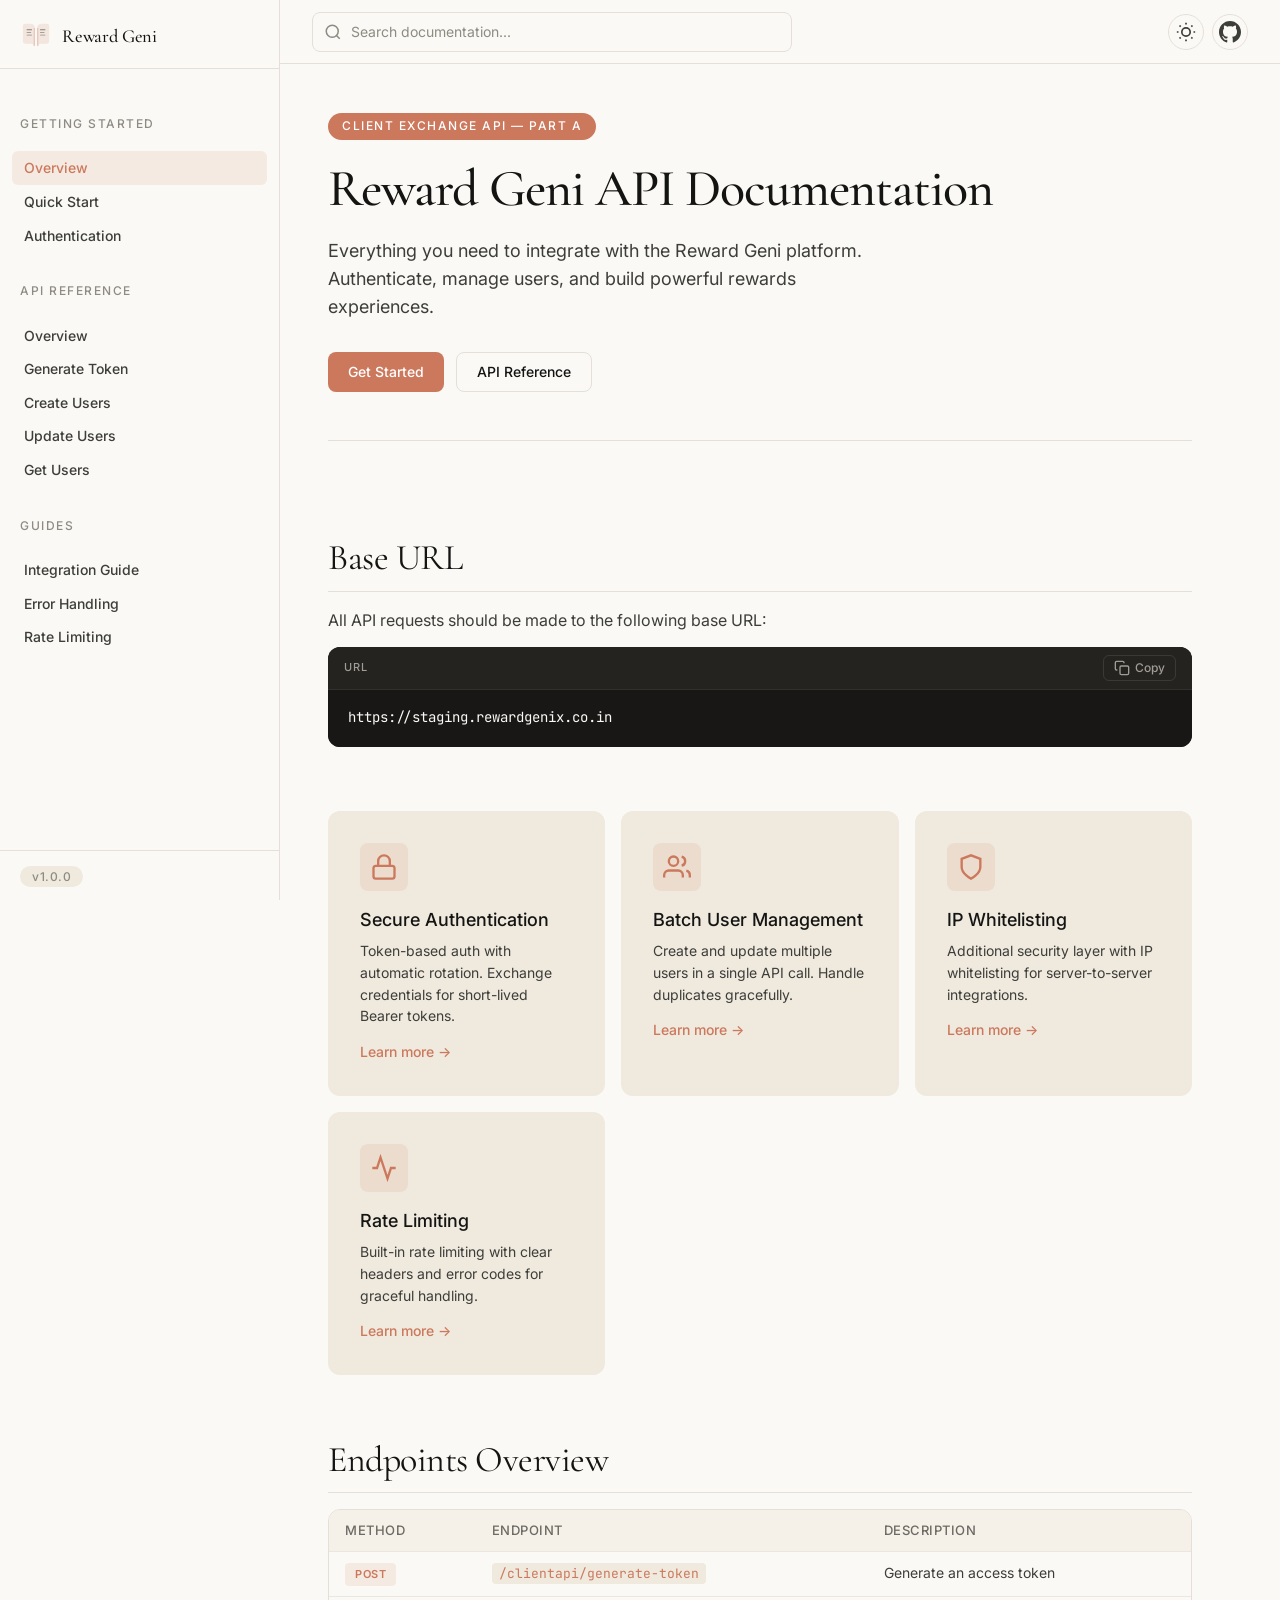
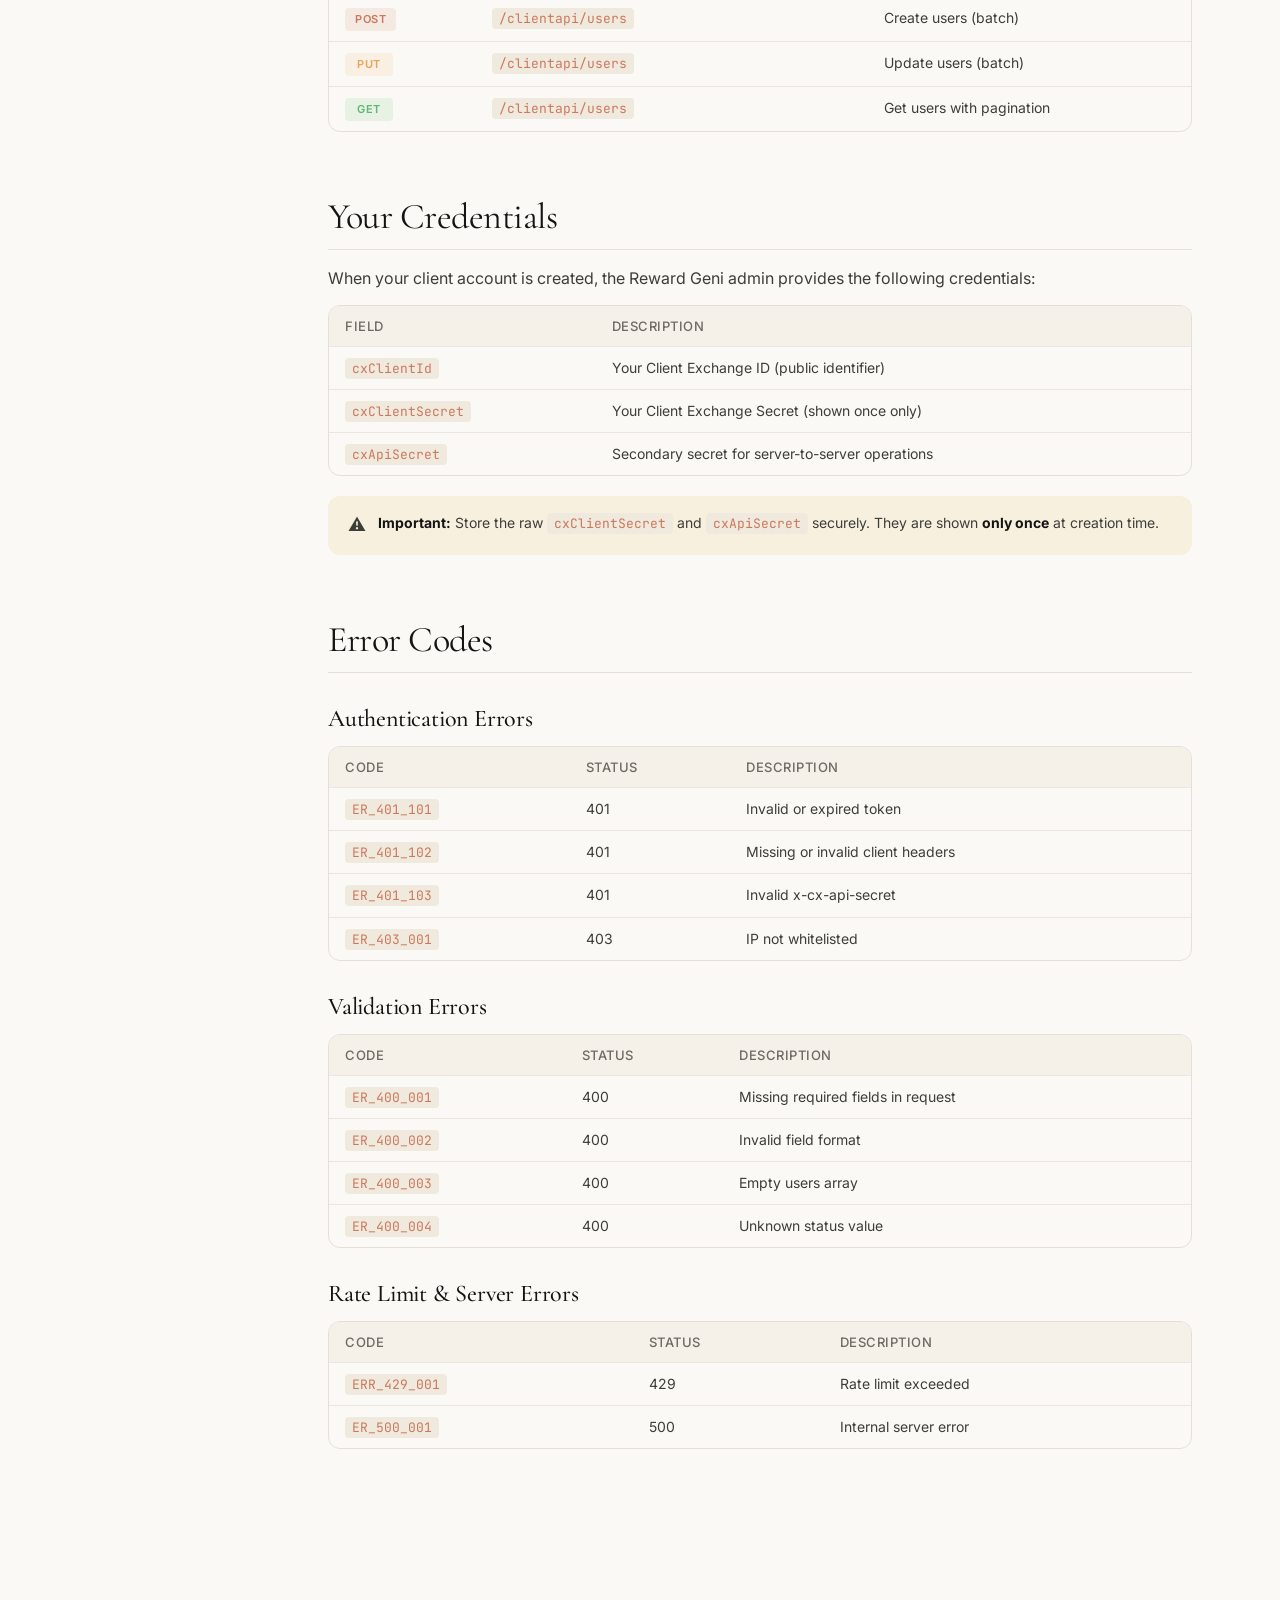
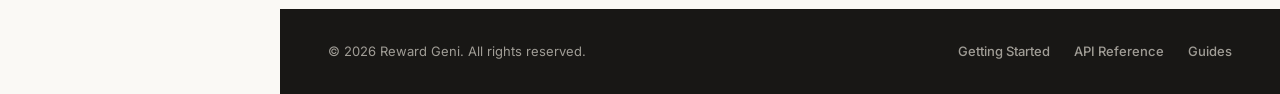
==== index.html @ 06d0bdbf "first commit" ====
<!DOCTYPE html>
<html lang="en" data-theme="light">
<head>
    <meta charset="UTF-8">
    <meta name="viewport" content="width=device-width, initial-scale=1.0">
    <title>Reward Geni — Client Exchange API Documentation</title>
    <meta name="description" content="Complete API documentation for Reward Geni Client Exchange API. Learn how to authenticate, manage users, and integrate with our rewards platform.">
    <meta name="keywords" content="Reward Geni, API, Client Exchange, Documentation, Rewards, User Management">
    <meta name="author" content="Reward Geni">
    <meta property="og:title" content="Reward Geni — Client Exchange API Documentation">
    <meta property="og:description" content="Complete API documentation for Reward Geni Client Exchange API.">
    <meta property="og:type" content="website">
    <meta name="twitter:card" content="summary_large_image">
    <link rel="icon" type="image/svg+xml" href="assets/favicon.svg">
    <link rel="stylesheet" href="styles.css">
    <link rel="preconnect" href="https://fonts.googleapis.com">
    <link rel="preconnect" href="https://fonts.gstatic.com" crossorigin>
    <link href="https://fonts.googleapis.com/css2?family=Cormorant+Garamond:ital,wght@0,400;0,500;0,600;0,700;1,400&family=Inter:wght@300;400;500;600;700&family=JetBrains+Mono:wght@400;500&display=swap" rel="stylesheet">
</head>
<body>
    <!-- Sidebar Navigation -->
    <aside class="sidebar" id="sidebar">
        <div class="sidebar-header">
            <a href="index.html" class="logo-link">
                <img src="assets/logo.svg" alt="Reward Geni" class="logo">
                <span class="logo-text">Reward Geni</span>
            </a>
            <button class="sidebar-close" id="sidebarClose" aria-label="Close sidebar">
                <svg width="24" height="24" viewBox="0 0 24 24" fill="none" stroke="currentColor" stroke-width="2">
                    <path d="M18 6L6 18M6 6l12 12"/>
                </svg>
            </button>
        </div>
        <nav class="sidebar-nav">
            <div class="nav-section">
                <h3 class="nav-section-title">Getting Started</h3>
                <ul class="nav-list">
                    <li><a href="index.html" class="nav-link active">Overview</a></li>
                    <li><a href="docs/getting-started.html" class="nav-link">Quick Start</a></li>
                    <li><a href="docs/getting-started.html#authentication" class="nav-link">Authentication</a></li>
                </ul>
            </div>
            <div class="nav-section">
                <h3 class="nav-section-title">API Reference</h3>
                <ul class="nav-list">
                    <li><a href="docs/api.html" class="nav-link">Overview</a></li>
                    <li><a href="docs/api.html#generate-token" class="nav-link">Generate Token</a></li>
                    <li><a href="docs/api.html#create-users" class="nav-link">Create Users</a></li>
                    <li><a href="docs/api.html#update-users" class="nav-link">Update Users</a></li>
                    <li><a href="docs/api.html#get-users" class="nav-link">Get Users</a></li>
                </ul>
            </div>
            <div class="nav-section">
                <h3 class="nav-section-title">Guides</h3>
                <ul class="nav-list">
                    <li><a href="docs/guides.html" class="nav-link">Integration Guide</a></li>
                    <li><a href="docs/guides.html#error-handling" class="nav-link">Error Handling</a></li>
                    <li><a href="docs/guides.html#rate-limiting" class="nav-link">Rate Limiting</a></li>
                </ul>
            </div>
        </nav>
        <div class="sidebar-footer">
            <span class="version-badge">v1.0.0</span>
        </div>
    </aside>

    <!-- Main Content -->
    <div class="main-wrapper">
        <!-- Top Bar -->
        <header class="topbar">
            <button class="menu-toggle" id="menuToggle" aria-label="Open sidebar">
                <svg width="24" height="24" viewBox="0 0 24 24" fill="none" stroke="currentColor" stroke-width="2">
                    <path d="M3 12h18M3 6h18M3 18h18"/>
                </svg>
            </button>
            <div class="search-container">
                <svg class="search-icon" width="18" height="18" viewBox="0 0 24 24" fill="none" stroke="currentColor" stroke-width="2">
                    <circle cx="11" cy="11" r="8"/><path d="m21 21-4.35-4.35"/>
                </svg>
                <input type="text" id="searchInput" class="search-input" placeholder="Search documentation..." autocomplete="off">
                <div class="search-results" id="searchResults"></div>
            </div>
            <div class="topbar-actions">
                <button class="theme-toggle" id="themeToggle" aria-label="Toggle theme">
                    <svg class="sun-icon" width="20" height="20" viewBox="0 0 24 24" fill="none" stroke="currentColor" stroke-width="2">
                        <circle cx="12" cy="12" r="5"/><path d="M12 1v2M12 21v2M4.22 4.22l1.42 1.42M18.36 18.36l1.42 1.42M1 12h2M21 12h2M4.22 19.78l1.42-1.42M18.36 5.64l1.42-1.42"/>
                    </svg>
                    <svg class="moon-icon" width="20" height="20" viewBox="0 0 24 24" fill="none" stroke="currentColor" stroke-width="2">
                        <path d="M21 12.79A9 9 0 1 1 11.21 3 7 7 0 0 0 21 12.79z"/>
                    </svg>
                </button>
                <a href="https://github.com" class="github-link" target="_blank" rel="noopener" aria-label="GitHub">
                    <svg width="22" height="22" viewBox="0 0 24 24" fill="currentColor">
                        <path d="M12 0c-6.626 0-12 5.373-12 12 0 5.302 3.438 9.8 8.207 11.387.599.111.793-.261.793-.577v-2.234c-3.338.726-4.033-1.416-4.033-1.416-.546-1.387-1.333-1.756-1.333-1.756-1.089-.745.083-.729.083-.729 1.205.084 1.839 1.237 1.839 1.237 1.07 1.834 2.807 1.304 3.492.997.107-.775.418-1.305.762-1.604-2.665-.305-5.467-1.334-5.467-5.931 0-1.311.469-2.381 1.236-3.221-.124-.303-.535-1.524.117-3.176 0 0 1.008-.322 3.301 1.23.957-.266 1.983-.399 3.003-.404 1.02.005 2.047.138 3.006.404 2.291-1.552 3.297-1.23 3.297-1.23.653 1.653.242 2.874.118 3.176.77.84 1.235 1.911 1.235 3.221 0 4.609-2.807 5.624-5.479 5.921.43.372.823 1.102.823 2.222v3.293c0 .319.192.694.801.576 4.765-1.589 8.199-6.086 8.199-11.386 0-6.627-5.373-12-12-12z"/>
                    </svg>
                </a>
            </div>
        </header>

        <!-- Page Content -->
        <main class="content">
            <!-- Hero Section -->
            <section class="hero">
                <div class="hero-content">
                    <span class="badge">Client Exchange API — Part A</span>
                    <h1>Reward Geni API Documentation</h1>
                    <p class="hero-description">
                        Everything you need to integrate with the Reward Geni platform. 
                        Authenticate, manage users, and build powerful rewards experiences.
                    </p>
                    <div class="hero-actions">
                        <a href="docs/getting-started.html" class="btn btn-primary">Get Started</a>
                        <a href="docs/api.html" class="btn btn-secondary">API Reference</a>
                    </div>
                </div>
            </section>

            <!-- Base URL -->
            <section class="content-section">
                <h2 id="base-url">Base URL <a href="#base-url" class="anchor-link">#</a></h2>
                <p>All API requests should be made to the following base URL:</p>
                <div class="code-block">
                    <div class="code-header">
                        <span class="code-lang">URL</span>
                        <button class="copy-btn" data-code="https://staging.rewardgenix.co.in">
                            <svg width="16" height="16" viewBox="0 0 24 24" fill="none" stroke="currentColor" stroke-width="2">
                                <rect x="9" y="9" width="13" height="13" rx="2" ry="2"/><path d="M5 15H4a2 2 0 0 1-2-2V4a2 2 0 0 1 2-2h9a2 2 0 0 1 2 2v1"/>
                            </svg>
                            Copy
                        </button>
                    </div>
                    <pre><code>https://staging.rewardgenix.co.in</code></pre>
                </div>
            </section>

            <!-- Feature Cards -->
            <section class="features-grid">
                <div class="feature-card">
                    <div class="feature-icon">
                        <svg width="28" height="28" viewBox="0 0 24 24" fill="none" stroke="currentColor" stroke-width="2">
                            <rect x="3" y="11" width="18" height="11" rx="2" ry="2"/><path d="M7 11V7a5 5 0 0 1 10 0v4"/>
                        </svg>
                    </div>
                    <h3>Secure Authentication</h3>
                    <p>Token-based auth with automatic rotation. Exchange credentials for short-lived Bearer tokens.</p>
                    <a href="docs/getting-started.html#authentication" class="feature-link">Learn more →</a>
                </div>
                <div class="feature-card">
                    <div class="feature-icon">
                        <svg width="28" height="28" viewBox="0 0 24 24" fill="none" stroke="currentColor" stroke-width="2">
                            <path d="M17 21v-2a4 4 0 0 0-4-4H5a4 4 0 0 0-4 4v2"/><circle cx="9" cy="7" r="4"/><path d="M23 21v-2a4 4 0 0 0-3-3.87"/><path d="M16 3.13a4 4 0 0 1 0 7.75"/>
                        </svg>
                    </div>
                    <h3>Batch User Management</h3>
                    <p>Create and update multiple users in a single API call. Handle duplicates gracefully.</p>
                    <a href="docs/api.html#create-users" class="feature-link">Learn more →</a>
                </div>
                <div class="feature-card">
                    <div class="feature-icon">
                        <svg width="28" height="28" viewBox="0 0 24 24" fill="none" stroke="currentColor" stroke-width="2">
                            <path d="M12 22s8-4 8-10V5l-8-3-8 3v7c0 6 8 10 8 10z"/>
                        </svg>
                    </div>
                    <h3>IP Whitelisting</h3>
                    <p>Additional security layer with IP whitelisting for server-to-server integrations.</p>
                    <a href="docs/guides.html#security" class="feature-link">Learn more →</a>
                </div>
                <div class="feature-card">
                    <div class="feature-icon">
                        <svg width="28" height="28" viewBox="0 0 24 24" fill="none" stroke="currentColor" stroke-width="2">
                            <polyline points="22 12 18 12 15 21 9 3 6 12 2 12"/>
                        </svg>
                    </div>
                    <h3>Rate Limiting</h3>
                    <p>Built-in rate limiting with clear headers and error codes for graceful handling.</p>
                    <a href="docs/guides.html#rate-limiting" class="feature-link">Learn more →</a>
                </div>
            </section>

            <!-- Quick Overview Table -->
            <section class="content-section">
                <h2 id="endpoints-overview">Endpoints Overview <a href="#endpoints-overview" class="anchor-link">#</a></h2>
                <div class="table-wrapper">
                    <table class="api-table">
                        <thead>
                            <tr>
                                <th>Method</th>
                                <th>Endpoint</th>
                                <th>Description</th>
                            </tr>
                        </thead>
                        <tbody>
                            <tr>
                                <td><span class="method-badge method-post">POST</span></td>
                                <td><code>/clientapi/generate-token</code></td>
                                <td>Generate an access token</td>
                            </tr>
                            <tr>
                                <td><span class="method-badge method-post">POST</span></td>
                                <td><code>/clientapi/users</code></td>
                                <td>Create users (batch)</td>
                            </tr>
                            <tr>
                                <td><span class="method-badge method-put">PUT</span></td>
                                <td><code>/clientapi/users</code></td>
                                <td>Update users (batch)</td>
                            </tr>
                            <tr>
                                <td><span class="method-badge method-get">GET</span></td>
                                <td><code>/clientapi/users</code></td>
                                <td>Get users with pagination</td>
                            </tr>
                        </tbody>
                    </table>
                </div>
            </section>

            <!-- Credentials Section -->
            <section class="content-section">
                <h2 id="credentials">Your Credentials <a href="#credentials" class="anchor-link">#</a></h2>
                <p>When your client account is created, the Reward Geni admin provides the following credentials:</p>
                <div class="table-wrapper">
                    <table class="api-table">
                        <thead>
                            <tr>
                                <th>Field</th>
                                <th>Description</th>
                            </tr>
                        </thead>
                        <tbody>
                            <tr>
                                <td><code>cxClientId</code></td>
                                <td>Your Client Exchange ID (public identifier)</td>
                            </tr>
                            <tr>
                                <td><code>cxClientSecret</code></td>
                                <td>Your Client Exchange Secret (shown once only)</td>
                            </tr>
                            <tr>
                                <td><code>cxApiSecret</code></td>
                                <td>Secondary secret for server-to-server operations</td>
                            </tr>
                        </tbody>
                    </table>
                </div>
                <div class="callout callout-warning">
                    <div class="callout-icon">⚠️</div>
                    <div class="callout-content">
                        <strong>Important:</strong> Store the raw <code>cxClientSecret</code> and <code>cxApiSecret</code> securely. They are shown <strong>only once</strong> at creation time.
                    </div>
                </div>
            </section>

            <!-- Error Codes Summary -->
            <section class="content-section">
                <h2 id="error-codes">Error Codes <a href="#error-codes" class="anchor-link">#</a></h2>
                <h3 id="authentication-errors">Authentication Errors</h3>
                <div class="table-wrapper">
                    <table class="api-table">
                        <thead>
                            <tr>
                                <th>Code</th>
                                <th>Status</th>
                                <th>Description</th>
                            </tr>
                        </thead>
                        <tbody>
                            <tr>
                                <td><code>ER_401_101</code></td>
                                <td>401</td>
                                <td>Invalid or expired token</td>
                            </tr>
                            <tr>
                                <td><code>ER_401_102</code></td>
                                <td>401</td>
                                <td>Missing or invalid client headers</td>
                            </tr>
                            <tr>
                                <td><code>ER_401_103</code></td>
                                <td>401</td>
                                <td>Invalid x-cx-api-secret</td>
                            </tr>
                            <tr>
                                <td><code>ER_403_001</code></td>
                                <td>403</td>
                                <td>IP not whitelisted</td>
                            </tr>
                        </tbody>
                    </table>
                </div>
                <h3 id="validation-errors">Validation Errors</h3>
                <div class="table-wrapper">
                    <table class="api-table">
                        <thead>
                            <tr>
                                <th>Code</th>
                                <th>Status</th>
                                <th>Description</th>
                            </tr>
                        </thead>
                        <tbody>
                            <tr>
                                <td><code>ER_400_001</code></td>
                                <td>400</td>
                                <td>Missing required fields in request</td>
                            </tr>
                            <tr>
                                <td><code>ER_400_002</code></td>
                                <td>400</td>
                                <td>Invalid field format</td>
                            </tr>
                            <tr>
                                <td><code>ER_400_003</code></td>
                                <td>400</td>
                                <td>Empty users array</td>
                            </tr>
                            <tr>
                                <td><code>ER_400_004</code></td>
                                <td>400</td>
                                <td>Unknown status value</td>
                            </tr>
                        </tbody>
                    </table>
                </div>
                <h3 id="rate-limit-errors">Rate Limit &amp; Server Errors</h3>
                <div class="table-wrapper">
                    <table class="api-table">
                        <thead>
                            <tr>
                                <th>Code</th>
                                <th>Status</th>
                                <th>Description</th>
                            </tr>
                        </thead>
                        <tbody>
                            <tr>
                                <td><code>ERR_429_001</code></td>
                                <td>429</td>
                                <td>Rate limit exceeded</td>
                            </tr>
                            <tr>
                                <td><code>ER_500_001</code></td>
                                <td>500</td>
                                <td>Internal server error</td>
                            </tr>
                        </tbody>
                    </table>
                </div>
            </section>
        </main>

        <!-- Footer -->
        <footer class="footer">
            <div class="footer-content">
                <p>&copy; 2025 Reward Geni. All rights reserved.</p>
                <div class="footer-links">
                    <a href="docs/getting-started.html">Getting Started</a>
                    <a href="docs/api.html">API Reference</a>
                    <a href="docs/guides.html">Guides</a>
                </div>
            </div>
        </footer>
    </div>

    <!-- Mobile Overlay -->
    <div class="sidebar-overlay" id="sidebarOverlay"></div>

    <script src="config.js"></script>
    <script src="script.js"></script>
</body>
</html>
---- styles.css ----
/* ============================================
   Reward Geni Documentation — Styles
   Design System: Warm-canvas editorial (Anthropic/Claude inspired)
   ============================================ */

/* CSS Variables — Light Theme (Cream Canvas) */
:root,
[data-theme="light"] {
    --bg-primary: #faf9f5;
    --bg-secondary: #f5f0e8;
    --bg-tertiary: #efe9de;
    --bg-sidebar: #faf9f5;
    --bg-code: #181715;
    --bg-code-header: #252320;
    --bg-code-inner: #1f1e1b;
    --bg-hover: #f5f0e8;
    --bg-badge: #efe9de;
    --text-primary: #141413;
    --text-secondary: #3d3d3a;
    --text-tertiary: #6c6a64;
    --text-muted: #8e8b82;
    --text-link: #cc785c;
    --text-link-hover: #a9583e;
    --border-color: #e6dfd8;
    --border-light: #ebe6df;
    --hairline: #e6dfd8;
    --shadow-sm: 0 1px 3px rgba(20,20,19,0.06);
    --shadow-md: 0 4px 12px rgba(20,20,19,0.08);
    --shadow-lg: 0 10px 30px rgba(20,20,19,0.1);
    --accent: #cc785c;
    --accent-light: rgba(204,120,92,0.12);
    --accent-dark: #a9583e;
    --accent-disabled: #e6dfd8;
    --success: #5db872;
    --success-bg: rgba(93,184,114,0.1);
    --warning: #d4a017;
    --warning-bg: rgba(212,160,23,0.1);
    --danger: #c64545;
    --danger-bg: rgba(198,69,69,0.1);
    --info: #5db8a6;
    --info-bg: rgba(93,184,166,0.1);
    --accent-teal: #5db8a6;
    --accent-amber: #e8a55a;
    --on-primary: #ffffff;
    --on-dark: #faf9f5;
    --on-dark-soft: #a09d96;
    --surface-dark: #181715;
    --surface-dark-elevated: #252320;
    --surface-dark-soft: #1f1e1b;
    --method-get: #5db872;
    --method-get-bg: rgba(93,184,114,0.12);
    --method-post: #cc785c;
    --method-post-bg: rgba(204,120,92,0.12);
    --method-put: #e8a55a;
    --method-put-bg: rgba(232,165,90,0.12);
    --method-delete: #c64545;
    --method-delete-bg: rgba(198,69,69,0.12);
    --radius-xs: 4px;
    --radius-sm: 6px;
    --radius-md: 8px;
    --radius-lg: 12px;
    --radius-xl: 16px;
    --radius-pill: 9999px;
    --sidebar-width: 280px;
    --topbar-height: 64px;
    --font-display: 'Cormorant Garamond', 'Tiempos Headline', Garamond, 'Times New Roman', serif;
    --font-body: 'Inter', -apple-system, BlinkMacSystemFont, 'Segoe UI', Roboto, sans-serif;
    --font-code: 'JetBrains Mono', ui-monospace, 'Cascadia Code', monospace;
}

/* CSS Variables — Dark Theme */
[data-theme="dark"] {
    --bg-primary: #141413;
    --bg-secondary: #181715;
    --bg-tertiary: #1f1e1b;
    --bg-sidebar: #181715;
    --bg-code: #1f1e1b;
    --bg-code-header: #252320;
    --bg-code-inner: #181715;
    --bg-hover: #252320;
    --bg-badge: #252320;
    --text-primary: #faf9f5;
    --text-secondary: #a09d96;
    --text-tertiary: #6c6a64;
    --text-muted: #6c6a64;
    --text-link: #d4916e;
    --text-link-hover: #e8a88a;
    --border-color: #252320;
    --border-light: #1f1e1b;
    --hairline: #252320;
    --shadow-sm: 0 1px 3px rgba(0,0,0,0.3);
    --shadow-md: 0 4px 12px rgba(0,0,0,0.4);
    --shadow-lg: 0 10px 30px rgba(0,0,0,0.5);
    --accent: #d4916e;
    --accent-light: rgba(212,145,110,0.15);
    --accent-dark: #e8a88a;
    --accent-disabled: #252320;
    --success: #5db872;
    --success-bg: rgba(93,184,114,0.15);
    --warning: #e8a55a;
    --warning-bg: rgba(232,165,90,0.15);
    --danger: #d46b6b;
    --danger-bg: rgba(212,107,107,0.15);
    --info: #5db8a6;
    --info-bg: rgba(93,184,166,0.15);
    --accent-teal: #5db8a6;
    --accent-amber: #e8a55a;
    --on-primary: #ffffff;
    --on-dark: #faf9f5;
    --on-dark-soft: #a09d96;
    --surface-dark: #1f1e1b;
    --surface-dark-elevated: #252320;
    --surface-dark-soft: #181715;
    --method-get: #5db872;
    --method-get-bg: rgba(93,184,114,0.15);
    --method-post: #d4916e;
    --method-post-bg: rgba(212,145,110,0.15);
    --method-put: #e8a55a;
    --method-put-bg: rgba(232,165,90,0.15);
    --method-delete: #d46b6b;
    --method-delete-bg: rgba(212,107,107,0.15);
}

/* Reset */
*, *::before, *::after { box-sizing: border-box; margin: 0; padding: 0; }

html {
    scroll-padding-top: calc(var(--topbar-height) + 24px);
    scroll-behavior: smooth;
}

body {
    font-family: var(--font-body);
    background: var(--bg-primary);
    color: var(--text-primary);
    font-size: 16px;
    line-height: 1.55;
    min-height: 100vh;
    -webkit-font-smoothing: antialiased;
    -moz-osx-font-smoothing: grayscale;
}

/* ============================================
   Sidebar
   ============================================ */
.sidebar {
    position: fixed;
    left: 0; top: 0;
    width: var(--sidebar-width);
    height: 100vh;
    background: var(--bg-sidebar);
    border-right: 1px solid var(--hairline);
    display: flex;
    flex-direction: column;
    z-index: 100;
    transition: transform 0.3s ease;
    overflow-y: auto;
}

.sidebar-header {
    padding: 20px 20px 16px;
    border-bottom: 1px solid var(--hairline);
    display: flex;
    align-items: center;
    justify-content: space-between;
    flex-shrink: 0;
}

.sidebar-close {
    display: none;
    background: none;
    border: none;
    color: var(--text-secondary);
    cursor: pointer;
    padding: 4px;
    border-radius: var(--radius-sm);
}
.sidebar-close:hover { background: var(--bg-hover); }

.logo-link {
    display: flex;
    align-items: center;
    gap: 10px;
    text-decoration: none;
    color: var(--text-primary);
}

.logo {
    width: 32px; height: 32px;
    border-radius: var(--radius-sm);
}

.logo-text {
    font-family: var(--font-display);
    font-size: 1.15rem;
    font-weight: 500;
    letter-spacing: -0.01em;
    color: var(--text-primary);
}

.sidebar-nav {
    flex: 1;
    padding: 16px 12px;
    overflow-y: auto;
}

.nav-section { margin-bottom: 24px; }

.nav-section-title {
    font-family: var(--font-body);
    font-size: 12px;
    font-weight: 500;
    text-transform: uppercase;
    letter-spacing: 1.5px;
    color: var(--text-muted);
    padding: 0 8px 8px;
}

.nav-list { list-style: none; }

.nav-link {
    display: block;
    padding: 7px 12px;
    font-family: var(--font-body);
    font-size: 14px;
    font-weight: 500;
    color: var(--text-secondary);
    text-decoration: none;
    border-radius: var(--radius-sm);
    transition: all 0.15s ease;
    line-height: 1.4;
}

.nav-link:hover {
    background: var(--bg-hover);
    color: var(--text-primary);
}

.nav-link.active {
    background: var(--accent-light);
    color: var(--accent);
}

.sidebar-footer {
    padding: 12px 20px;
    border-top: 1px solid var(--hairline);
    flex-shrink: 0;
}

.version-badge {
    font-family: var(--font-body);
    font-size: 12px;
    font-weight: 500;
    background: var(--bg-badge);
    color: var(--text-muted);
    padding: 3px 12px;
    border-radius: var(--radius-pill);
    letter-spacing: 0.5px;
}

/* ============================================
   Main Wrapper
   ============================================ */
.main-wrapper {
    margin-left: var(--sidebar-width);
    min-height: 100vh;
    display: flex;
    flex-direction: column;
}

/* ============================================
   Top Bar
   ============================================ */
.topbar {
    position: sticky;
    top: 0;
    z-index: 140;
    height: var(--topbar-height);
    border-bottom: 1px solid var(--hairline);
    display: flex;
    align-items: center;
    padding: 0 32px;
    gap: 16px;
    backdrop-filter: blur(12px);
    overflow-anchor: none;
}

[data-theme="light"] .topbar { background: rgba(250,249,245,0.88); }
[data-theme="dark"] .topbar  { background: rgba(20,20,19,0.88); }

.menu-toggle {
    display: none;
    background: none;
    border: none;
    color: var(--text-secondary);
    cursor: pointer;
    padding: 6px;
    border-radius: var(--radius-sm);
}
.menu-toggle:hover { background: var(--bg-hover); }

.search-container {
    flex: 1;
    max-width: 480px;
    position: relative;
    z-index: 180;
    overflow-anchor: none;
}

.search-icon {
    position: absolute;
    left: 12px; top: 50%;
    transform: translateY(-50%);
    color: var(--text-muted);
    pointer-events: none;
}

.search-input {
    width: 100%;
    padding: 9px 14px 9px 38px;
    background: var(--bg-primary);
    border: 1px solid var(--hairline);
    border-radius: var(--radius-md);
    font-family: var(--font-body);
    font-size: 14px;
    color: var(--text-primary);
    outline: none;
    transition: border-color 0.15s ease, box-shadow 0.15s ease;
    height: 40px;
}

.search-input:focus {
    border-color: var(--accent);
    box-shadow: 0 0 0 3px var(--accent-light);
}

.search-input::placeholder { color: var(--text-muted); }

.search-results {
    visibility: hidden;
    opacity: 0;
    position: absolute;
    top: calc(100% + 6px);
    left: 0; right: 0;
    background: var(--bg-primary);
    border: 1px solid var(--hairline);
    border-radius: var(--radius-lg);
    box-shadow: var(--shadow-lg);
    max-height: 400px;
    overflow-y: auto;
    z-index: 220;
    pointer-events: none;
    transition: opacity 0.15s ease, visibility 0.15s ease;
    overflow-anchor: none;
}

.search-results.active {
    visibility: visible;
    opacity: 1;
    pointer-events: auto;
}

.search-result-item {
    padding: 12px 16px;
    border-bottom: 1px solid var(--border-light);
    cursor: pointer;
    text-decoration: none;
    display: block;
    color: inherit;
    transition: background 0.1s;
}
.search-result-item:hover { background: var(--bg-hover); }
.search-result-item:last-child { border-bottom: none; }

.search-result-title {
    font-weight: 500;
    font-size: 14px;
    color: var(--text-primary);
    margin-bottom: 2px;
}

.search-result-section {
    font-size: 13px;
    color: var(--text-muted);
}

.search-no-results {
    padding: 16px;
    text-align: center;
    color: var(--text-muted);
    font-size: 14px;
}

.topbar-actions {
    display: flex;
    align-items: center;
    gap: 8px;
    margin-left: auto;
}

.theme-toggle {
    background: none;
    border: 1px solid var(--hairline);
    color: var(--text-secondary);
    cursor: pointer;
    padding: 0;
    width: 36px;
    height: 36px;
    border-radius: var(--radius-pill);
    display: flex;
    align-items: center;
    justify-content: center;
    transition: all 0.15s ease;
}
.theme-toggle:hover { background: var(--bg-hover); color: var(--text-primary); border-color: var(--accent); }

[data-theme="light"] .moon-icon { display: none; }
[data-theme="dark"]  .sun-icon  { display: none; }

.github-link {
    display: flex;
    align-items: center;
    padding: 0;
    width: 36px;
    height: 36px;
    justify-content: center;
    color: var(--text-secondary);
    border: 1px solid var(--hairline);
    border-radius: var(--radius-pill);
    transition: all 0.15s ease;
}
.github-link:hover { color: var(--text-primary); background: var(--bg-hover); border-color: var(--accent); }

/* ============================================
   Content
   ============================================ */
.content {
    flex: 1;
    padding: 48px 48px 96px;
    max-width: 960px;
    width: 100%;
}

/* Hero */
.hero {
    margin-bottom: 96px;
    padding-bottom: 48px;
    border-bottom: 1px solid var(--hairline);
}

.badge {
    display: inline-block;
    font-family: var(--font-body);
    font-size: 12px;
    font-weight: 500;
    letter-spacing: 1.5px;
    text-transform: uppercase;
    background: var(--accent);
    color: var(--on-primary);
    padding: 4px 14px;
    border-radius: var(--radius-pill);
    margin-bottom: 20px;
}

.hero h1 {
    font-family: var(--font-display);
    font-size: clamp(2.25rem, 5vw, 3.25rem);
    font-weight: 500;
    letter-spacing: -1px;
    line-height: 1.1;
    margin-bottom: 20px;
    color: var(--text-primary);
}

.hero-description {
    font-family: var(--font-body);
    font-size: 18px;
    font-weight: 400;
    color: var(--text-secondary);
    max-width: 560px;
    margin-bottom: 32px;
    line-height: 1.55;
}

.hero-actions {
    display: flex;
    gap: 12px;
    flex-wrap: wrap;
}

/* Buttons */
.btn {
    display: inline-flex;
    align-items: center;
    gap: 6px;
    padding: 12px 20px;
    font-family: var(--font-body);
    font-size: 14px;
    font-weight: 500;
    line-height: 1;
    border-radius: var(--radius-md);
    text-decoration: none;
    transition: all 0.15s ease;
    border: none;
    cursor: pointer;
    height: 40px;
}

.btn-primary {
    background: var(--accent);
    color: var(--on-primary);
}
.btn-primary:hover { background: var(--accent-dark); }

.btn-secondary {
    background: var(--bg-primary);
    color: var(--text-primary);
    border: 1px solid var(--hairline);
}
.btn-secondary:hover { background: var(--bg-hover); border-color: var(--accent); color: var(--accent); }

/* ============================================
   Content Sections
   ============================================ */
.content-section {
    margin-bottom: 64px;
}

h1 {
    font-family: var(--font-display);
    font-size: clamp(2rem, 4vw, 2.75rem);
    font-weight: 500;
    letter-spacing: -0.5px;
    line-height: 1.15;
    margin-bottom: 16px;
    color: var(--text-primary);
}

h2 {
    font-family: var(--font-display);
    font-size: 36px;
    font-weight: 400;
    letter-spacing: -0.5px;
    line-height: 1.15;
    margin-bottom: 16px;
    color: var(--text-primary);
    padding-bottom: 12px;
    border-bottom: 1px solid var(--hairline);
}

h3 {
    font-family: var(--font-display);
    font-size: 24px;
    font-weight: 500;
    letter-spacing: -0.2px;
    line-height: 1.2;
    margin: 32px 0 12px;
    color: var(--text-primary);
}

h4 {
    font-family: var(--font-body);
    font-size: 16px;
    font-weight: 500;
    line-height: 1.4;
    margin: 24px 0 8px;
    color: var(--text-primary);
}

p { margin-bottom: 14px; color: var(--text-secondary); font-size: 16px; line-height: 1.55; }

a:not(.btn):not(.nav-link):not(.search-result-item):not(.logo-link):not(.github-link):not(.footer-links a):not(.feature-link) {
    color: var(--text-link);
    text-decoration: none;
    transition: color 0.15s;
}
a:not(.btn):not(.nav-link):not(.search-result-item):not(.logo-link):not(.github-link):not(.footer-links a):not(.feature-link):hover {
    color: var(--text-link-hover);
}

.anchor-link {
    color: var(--accent);
    text-decoration: none;
    opacity: 0;
    margin-left: 8px;
    font-family: var(--font-body);
    font-weight: 400;
    font-size: 0.8em;
    transition: opacity 0.15s;
}
h2:hover .anchor-link,
h3:hover .anchor-link { opacity: 1; }

/* ============================================
   Feature Cards
   ============================================ */
.features-grid {
    display: grid;
    grid-template-columns: repeat(auto-fill, minmax(240px, 1fr));
    gap: 16px;
    margin-bottom: 64px;
}

.feature-card {
    background: var(--bg-tertiary);
    border: none;
    border-radius: var(--radius-lg);
    padding: 32px;
    transition: all 0.2s ease;
}
.feature-card:hover {
    transform: translateY(-2px);
    box-shadow: var(--shadow-md);
}

.feature-icon {
    width: 48px; height: 48px;
    background: var(--accent-light);
    border-radius: var(--radius-md);
    display: flex;
    align-items: center;
    justify-content: center;
    margin-bottom: 16px;
    color: var(--accent);
}

.feature-card h3 {
    font-family: var(--font-body);
    font-size: 18px;
    font-weight: 500;
    line-height: 1.4;
    margin: 0 0 8px;
    color: var(--text-primary);
    letter-spacing: 0;
}

.feature-card p {
    font-size: 14px;
    color: var(--text-secondary);
    margin-bottom: 12px;
    line-height: 1.55;
}

.feature-link {
    font-family: var(--font-body);
    font-size: 14px;
    font-weight: 500;
    color: var(--accent);
    text-decoration: none;
    transition: color 0.15s;
}
.feature-link:hover { color: var(--accent-dark); }

/* ============================================
   Tables
   ============================================ */
.table-wrapper {
    overflow-x: auto;
    margin-bottom: 20px;
    border: 1px solid var(--hairline);
    border-radius: var(--radius-lg);
}

.api-table {
    width: 100%;
    border-collapse: collapse;
    font-size: 14px;
}

.api-table thead {
    background: var(--bg-secondary);
    border-bottom: 1px solid var(--hairline);
}

.api-table th {
    padding: 10px 16px;
    text-align: left;
    font-family: var(--font-body);
    font-weight: 500;
    font-size: 13px;
    text-transform: uppercase;
    letter-spacing: 0.5px;
    color: var(--text-tertiary);
    white-space: nowrap;
}

.api-table td {
    padding: 10px 16px;
    border-top: 1px solid var(--border-light);
    color: var(--text-secondary);
    vertical-align: top;
    font-size: 14px;
}

.api-table tbody tr:hover { background: var(--bg-hover); }

/* Method Badges */
.method-badge {
    display: inline-block;
    font-family: var(--font-body);
    font-size: 11px;
    font-weight: 600;
    padding: 3px 10px;
    border-radius: var(--radius-xs);
    letter-spacing: 0.5px;
    text-transform: uppercase;
    min-width: 48px;
    text-align: center;
}

.method-get  { background: var(--method-get-bg);  color: var(--method-get); }
.method-post { background: var(--method-post-bg); color: var(--method-post); }
.method-put  { background: var(--method-put-bg);  color: var(--method-put); }
.method-delete { background: var(--method-delete-bg); color: var(--method-delete); }

/* ============================================
   Code Blocks
   ============================================ */
code {
    font-family: var(--font-code);
    font-size: 13px;
    background: var(--bg-tertiary);
    padding: 2px 7px;
    border-radius: var(--radius-xs);
    color: var(--accent);
    border: none;
}

pre code {
    background: none;
    padding: 0;
    border: none;
    color: var(--on-dark);
    font-size: 14px;
    line-height: 1.6;
}

.code-block {
    background: var(--surface-dark);
    border: none;
    border-radius: var(--radius-lg);
    overflow: hidden;
    margin-bottom: 20px;
}

.code-header {
    display: flex;
    align-items: center;
    justify-content: space-between;
    padding: 8px 16px;
    background: var(--surface-dark-elevated);
    border-bottom: 1px solid rgba(255,255,255,0.06);
}

.code-lang {
    font-family: var(--font-body);
    font-size: 11px;
    font-weight: 500;
    text-transform: uppercase;
    color: var(--on-dark-soft);
    letter-spacing: 1px;
}

.copy-btn {
    display: flex;
    align-items: center;
    gap: 5px;
    background: transparent;
    border: 1px solid rgba(255,255,255,0.1);
    color: var(--on-dark-soft);
    cursor: pointer;
    padding: 4px 10px;
    border-radius: var(--radius-sm);
    font-family: var(--font-body);
    font-size: 12px;
    font-weight: 500;
    transition: all 0.15s ease;
}
.copy-btn:hover {
    background: rgba(255,255,255,0.06);
    border-color: rgba(255,255,255,0.2);
    color: var(--on-dark);
}
.copy-btn.copied {
    color: var(--success);
    border-color: var(--success);
}

pre {
    padding: 16px 20px;
    overflow-x: auto;
    line-height: 1.6;
    color: var(--on-dark);
    background: var(--surface-dark);
}

/* Syntax Highlighting — warm dark theme */
.token-string   { color: #a3d9a5; }
.token-number   { color: #e8a55a; }
.token-boolean  { color: #7dc4e4; }
.token-keyword  { color: #d4916e; }
.token-comment  { color: #6c6a64; font-style: italic; }
.token-key      { color: #7dc4e4; }
.token-url      { color: #5db8a6; }

[data-theme="light"] .token-string  { color: #a3d9a5; }
[data-theme="light"] .token-number  { color: #e8a55a; }
[data-theme="light"] .token-boolean { color: #7dc4e4; }
[data-theme="light"] .token-keyword { color: #d4916e; }
[data-theme="light"] .token-comment { color: #6c6a64; }
[data-theme="light"] .token-key     { color: #7dc4e4; }
[data-theme="light"] .token-url     { color: #5db8a6; }

/* ============================================
   Endpoint Block
   ============================================ */
.endpoint-block {
    border: 1px solid var(--hairline);
    border-radius: var(--radius-lg);
    margin-bottom: 32px;
    overflow: hidden;
    background: var(--bg-primary);
}

.endpoint-header {
    display: flex;
    align-items: center;
    gap: 12px;
    padding: 16px 20px;
    background: var(--bg-secondary);
    border-bottom: 1px solid var(--hairline);
    flex-wrap: wrap;
}

.endpoint-url {
    font-family: var(--font-code);
    font-size: 15px;
    font-weight: 500;
    color: var(--text-primary);
}

.endpoint-body { padding: 24px; }

.endpoint-description {
    color: var(--text-secondary);
    margin-bottom: 24px;
    font-size: 16px;
    line-height: 1.55;
}

/* ============================================
   Callouts
   ============================================ */
.callout {
    display: flex;
    gap: 12px;
    padding: 16px 20px;
    border-radius: var(--radius-lg);
    margin: 20px 0;
    font-size: 14px;
    line-height: 1.55;
    border: none;
}

.callout-icon {
    flex-shrink: 0;
    font-size: 1.1rem;
    line-height: 1.5;
}

.callout-content { flex: 1; }
.callout-content strong { color: var(--text-primary); }

.callout-warning {
    background: var(--warning-bg);
    color: var(--text-secondary);
}

.callout-info {
    background: var(--info-bg);
    color: var(--text-secondary);
}

.callout-danger {
    background: var(--danger-bg);
    color: var(--text-secondary);
}

.callout-success {
    background: var(--success-bg);
    color: var(--text-secondary);
}

/* ============================================
   Tabs (for code examples)
   ============================================ */
.code-tabs {
    border: none;
    border-radius: var(--radius-lg);
    overflow: hidden;
    margin-bottom: 20px;
}

.code-tabs-header {
    display: flex;
    background: var(--surface-dark-elevated);
    border-bottom: 1px solid rgba(255,255,255,0.06);
    overflow-x: auto;
}

.code-tab-btn {
    padding: 8px 16px;
    font-family: var(--font-body);
    font-size: 12px;
    font-weight: 500;
    color: var(--on-dark-soft);
    background: none;
    border: none;
    cursor: pointer;
    border-bottom: 2px solid transparent;
    transition: all 0.15s;
    white-space: nowrap;
    letter-spacing: 0.3px;
}

.code-tab-btn:hover { color: var(--on-dark); }

.code-tab-btn.active {
    color: var(--accent);
    border-bottom-color: var(--accent);
}

.code-tab-content { display: none; }
.code-tab-content.active { display: block; }

.code-tab-content .code-block { border: none; border-radius: 0; margin: 0; }

/* ============================================
   Steps
   ============================================ */
.steps {
    counter-reset: step-counter;
    list-style: none;
    padding-left: 0;
}

.step {
    counter-increment: step-counter;
    position: relative;
    padding-left: 56px;
    margin-bottom: 40px;
}

.step::before {
    content: counter(step-counter);
    position: absolute;
    left: 0; top: 2px;
    width: 36px; height: 36px;
    background: var(--accent);
    color: var(--on-primary);
    border-radius: var(--radius-pill);
    display: flex;
    align-items: center;
    justify-content: center;
    font-family: var(--font-body);
    font-size: 14px;
    font-weight: 500;
}

.step h3 {
    margin-top: 6px;
    margin-bottom: 10px;
}

/* ============================================
   Footer
   ============================================ */
.footer {
    background: var(--surface-dark);
    padding: 32px 48px;
    margin-top: auto;
    border-top: none;
}

.footer-content {
    display: flex;
    align-items: center;
    justify-content: space-between;
    flex-wrap: wrap;
    gap: 16px;
}

.footer p {
    font-size: 13px;
    color: var(--on-dark-soft);
    margin: 0;
}

.footer-links {
    display: flex;
    gap: 24px;
}

.footer-links a {
    font-size: 13px;
    font-weight: 500;
    color: var(--on-dark-soft);
    text-decoration: none;
    transition: color 0.15s;
}
.footer-links a:hover { color: var(--accent); }

/* ============================================
   Sidebar Overlay (mobile)
   ============================================ */
.sidebar-overlay {
    display: none;
    position: fixed;
    inset: 0;
    background: rgba(20,20,19,0.5);
    z-index: 95;
    backdrop-filter: blur(2px);
}

.sidebar-overlay.active { display: block; }

/* ============================================
   Responsive
   ============================================ */
@media (max-width: 900px) {
    .sidebar {
        transform: translateX(-100%);
        width: 280px;
    }
    .sidebar.open { transform: translateX(0); }
    .sidebar-close { display: flex; }

    .main-wrapper { margin-left: 0; }

    .menu-toggle { display: flex; }

    .topbar { padding: 0 16px; }

    .content { padding: 28px 20px 64px; }

    .footer { padding: 24px 20px; }

    .features-grid { grid-template-columns: 1fr; }

    .endpoint-header { flex-direction: column; align-items: flex-start; gap: 8px; }
}

@media (max-width: 600px) {
    .hero h1 { font-size: 1.75rem; letter-spacing: -0.3px; }
    .hero-description { font-size: 16px; }
    .hero-actions { flex-direction: column; }
    .btn { width: 100%; justify-content: center; }
    h2 { font-size: 28px; }
    h3 { font-size: 20px; }
}

/* ============================================
   Scrollbar
   ============================================ */
::-webkit-scrollbar { width: 6px; height: 6px; }
::-webkit-scrollbar-track { background: transparent; }
::-webkit-scrollbar-thumb { background: var(--hairline); border-radius: 3px; }
::-webkit-scrollbar-thumb:hover { background: var(--text-muted); }

/* ============================================
   Page Transition
   ============================================ */
.page-transition-overlay {
    position: fixed;
    inset: 0;
    background: var(--bg-primary);
    z-index: 9999;
    opacity: 0;
    pointer-events: none;
    transition: opacity 0.25s ease;
}

.page-transition-overlay.active {
    opacity: 1;
    pointer-events: all;
}

/* Fade-in on page load */
.main-wrapper {
    animation: fadeInUp 0.45s ease forwards;
}

@keyframes fadeInUp {
    from {
        opacity: 0;
        transform: translateY(16px);
    }
    to {
        opacity: 1;
        transform: translateY(0);
    }
}

/* ============================================
   Selection
   ============================================ */
::selection {
    background: var(--accent);
    color: var(--on-primary);
}

/* ============================================
   Print
   ============================================ */
@media print {
    .sidebar, .topbar, .menu-toggle, .theme-toggle, .copy-btn, .sidebar-overlay { display: none !important; }
    .main-wrapper { margin-left: 0; }
    .content { max-width: 100%; padding: 0; }
    .code-block { break-inside: avoid; }
}
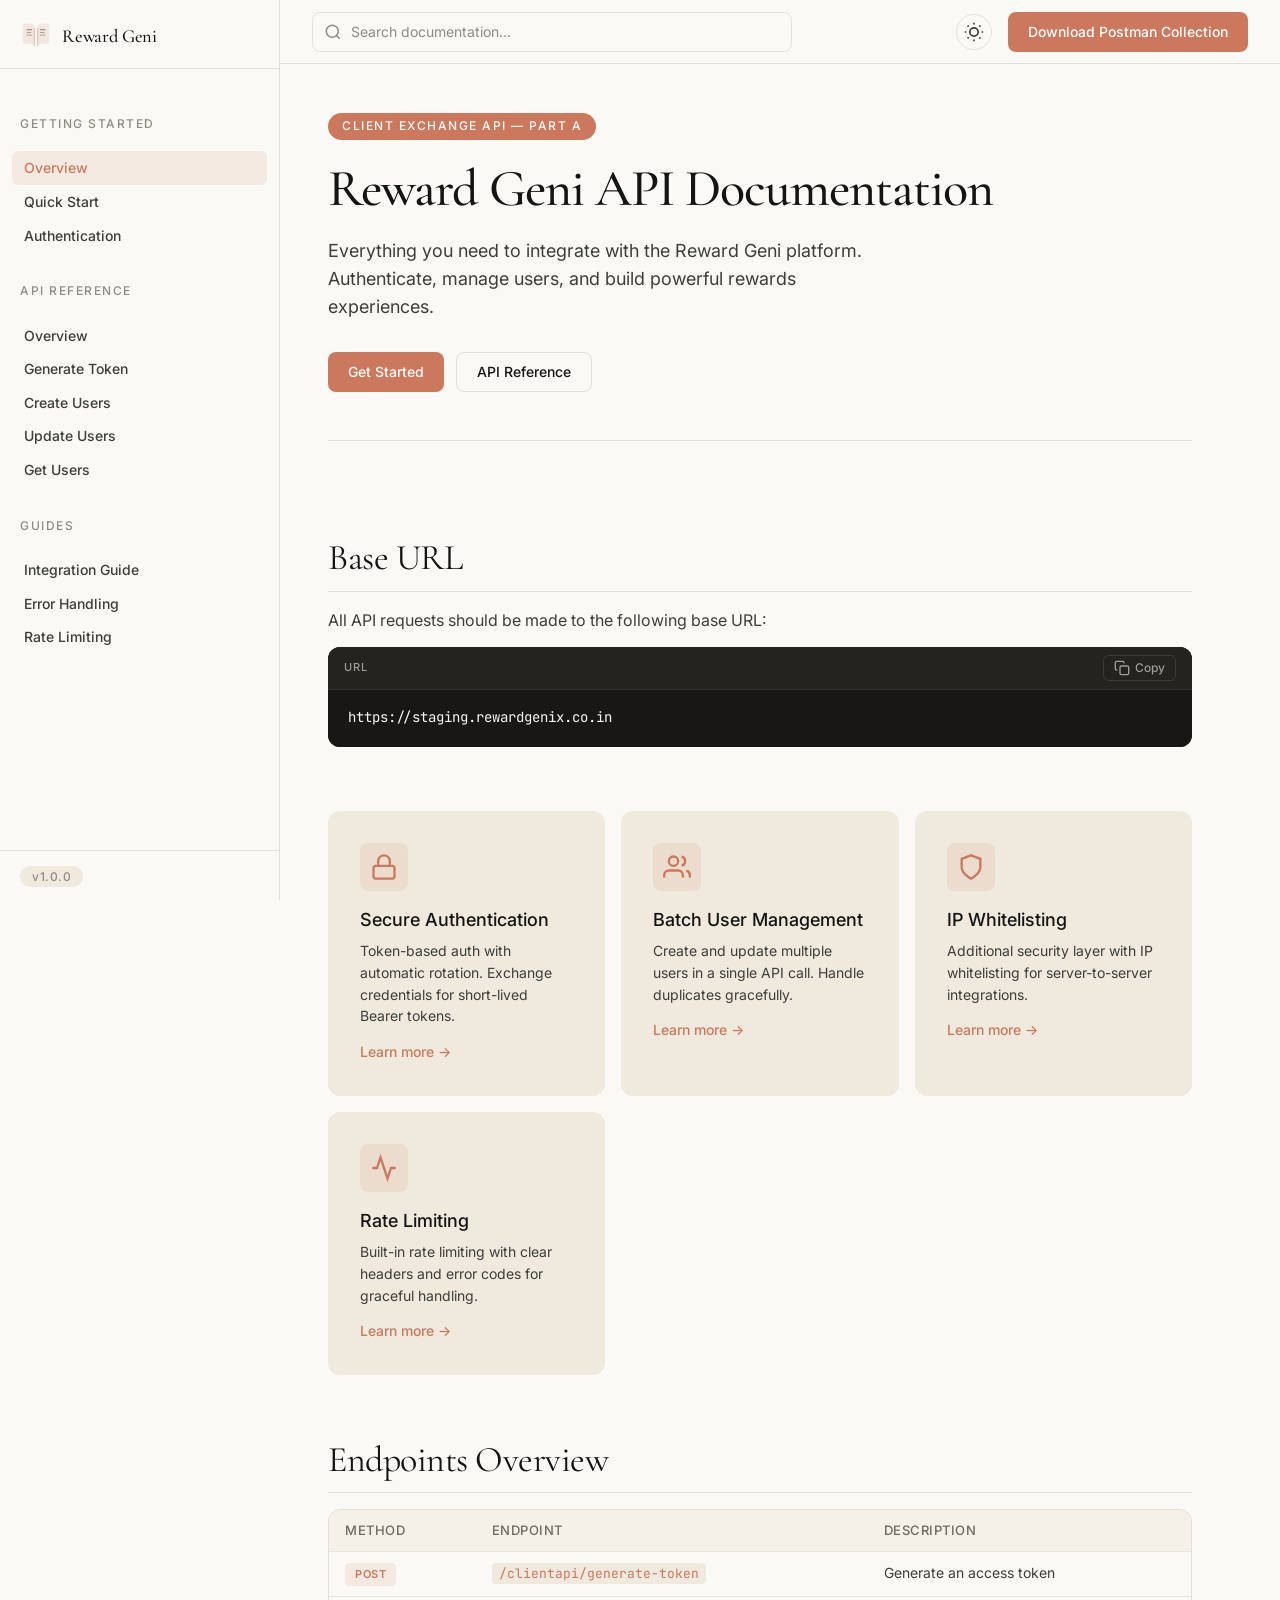
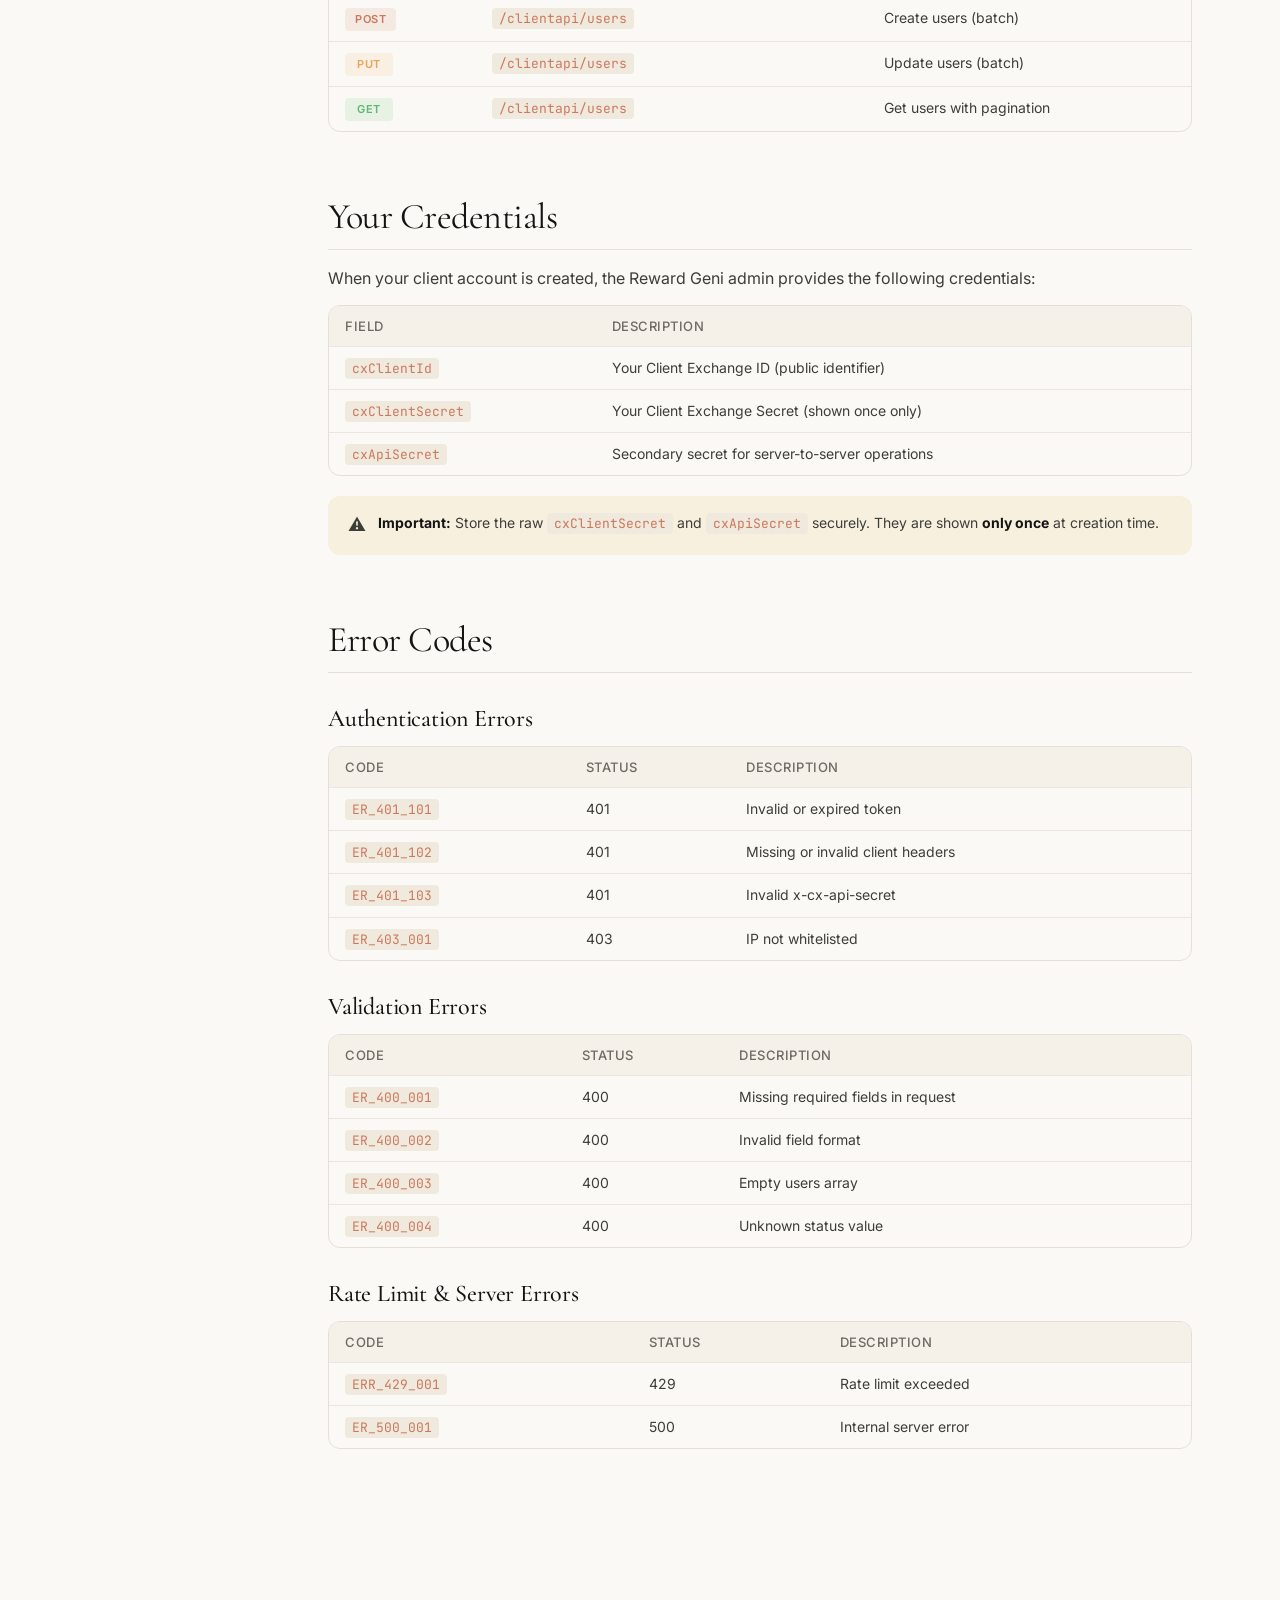
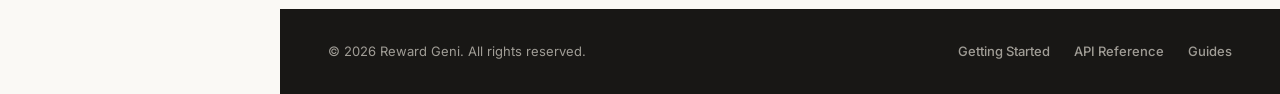
==== commit 4bca1bdb: "feat(docs): enhance documentation layout and content for improved readability and accessibility - Up" ====
--- a/index.html
+++ b/index.html
@@ -1,10 +1,12 @@
 <!DOCTYPE html>
 <html lang="en" data-theme="light">
+
 <head>
     <meta charset="UTF-8">
     <meta name="viewport" content="width=device-width, initial-scale=1.0">
     <title>Reward Geni — Client Exchange API Documentation</title>
-    <meta name="description" content="Complete API documentation for Reward Geni Client Exchange API. Learn how to authenticate, manage users, and integrate with our rewards platform.">
+    <meta name="description"
+        content="Complete API documentation for Reward Geni Client Exchange API. Learn how to authenticate, manage users, and integrate with our rewards platform.">
     <meta name="keywords" content="Reward Geni, API, Client Exchange, Documentation, Rewards, User Management">
     <meta name="author" content="Reward Geni">
     <meta property="og:title" content="Reward Geni — Client Exchange API Documentation">
@@ -15,8 +17,11 @@
     <link rel="stylesheet" href="styles.css">
     <link rel="preconnect" href="https://fonts.googleapis.com">
     <link rel="preconnect" href="https://fonts.gstatic.com" crossorigin>
-    <link href="https://fonts.googleapis.com/css2?family=Cormorant+Garamond:ital,wght@0,400;0,500;0,600;0,700;1,400&family=Inter:wght@300;400;500;600;700&family=JetBrains+Mono:wght@400;500&display=swap" rel="stylesheet">
+    <link
+        href="https://fonts.googleapis.com/css2?family=Cormorant+Garamond:ital,wght@0,400;0,500;0,600;0,700;1,400&family=Inter:wght@300;400;500;600;700&family=JetBrains+Mono:wght@400;500&display=swap"
+        rel="stylesheet">
 </head>
+
 <body>
     <!-- Sidebar Navigation -->
     <aside class="sidebar" id="sidebar">
@@ -27,7 +32,7 @@
             </a>
             <button class="sidebar-close" id="sidebarClose" aria-label="Close sidebar">
                 <svg width="24" height="24" viewBox="0 0 24 24" fill="none" stroke="currentColor" stroke-width="2">
-                    <path d="M18 6L6 18M6 6l12 12"/>
+                    <path d="M18 6L6 18M6 6l12 12" />
                 </svg>
             </button>
         </div>
@@ -70,30 +75,36 @@
         <header class="topbar">
             <button class="menu-toggle" id="menuToggle" aria-label="Open sidebar">
                 <svg width="24" height="24" viewBox="0 0 24 24" fill="none" stroke="currentColor" stroke-width="2">
-                    <path d="M3 12h18M3 6h18M3 18h18"/>
+                    <path d="M3 12h18M3 6h18M3 18h18" />
                 </svg>
             </button>
             <div class="search-container">
-                <svg class="search-icon" width="18" height="18" viewBox="0 0 24 24" fill="none" stroke="currentColor" stroke-width="2">
-                    <circle cx="11" cy="11" r="8"/><path d="m21 21-4.35-4.35"/>
+                <svg class="search-icon" width="18" height="18" viewBox="0 0 24 24" fill="none" stroke="currentColor"
+                    stroke-width="2">
+                    <circle cx="11" cy="11" r="8" />
+                    <path d="m21 21-4.35-4.35" />
                 </svg>
-                <input type="text" id="searchInput" class="search-input" placeholder="Search documentation..." autocomplete="off">
+                <input type="text" id="searchInput" class="search-input" placeholder="Search documentation..."
+                    autocomplete="off">
                 <div class="search-results" id="searchResults"></div>
             </div>
             <div class="topbar-actions">
                 <button class="theme-toggle" id="themeToggle" aria-label="Toggle theme">
-                    <svg class="sun-icon" width="20" height="20" viewBox="0 0 24 24" fill="none" stroke="currentColor" stroke-width="2">
-                        <circle cx="12" cy="12" r="5"/><path d="M12 1v2M12 21v2M4.22 4.22l1.42 1.42M18.36 18.36l1.42 1.42M1 12h2M21 12h2M4.22 19.78l1.42-1.42M18.36 5.64l1.42-1.42"/>
+                    <svg class="sun-icon" width="20" height="20" viewBox="0 0 24 24" fill="none" stroke="currentColor"
+                        stroke-width="2">
+                        <circle cx="12" cy="12" r="5" />
+                        <path
+                            d="M12 1v2M12 21v2M4.22 4.22l1.42 1.42M18.36 18.36l1.42 1.42M1 12h2M21 12h2M4.22 19.78l1.42-1.42M18.36 5.64l1.42-1.42" />
                     </svg>
-                    <svg class="moon-icon" width="20" height="20" viewBox="0 0 24 24" fill="none" stroke="currentColor" stroke-width="2">
-                        <path d="M21 12.79A9 9 0 1 1 11.21 3 7 7 0 0 0 21 12.79z"/>
+                    <svg class="moon-icon" width="20" height="20" viewBox="0 0 24 24" fill="none" stroke="currentColor"
+                        stroke-width="2">
+                        <path d="M21 12.79A9 9 0 1 1 11.21 3 7 7 0 0 0 21 12.79z" />
                     </svg>
                 </button>
-                <a href="https://github.com" class="github-link" target="_blank" rel="noopener" aria-label="GitHub">
-                    <svg width="22" height="22" viewBox="0 0 24 24" fill="currentColor">
-                        <path d="M12 0c-6.626 0-12 5.373-12 12 0 5.302 3.438 9.8 8.207 11.387.599.111.793-.261.793-.577v-2.234c-3.338.726-4.033-1.416-4.033-1.416-.546-1.387-1.333-1.756-1.333-1.756-1.089-.745.083-.729.083-.729 1.205.084 1.839 1.237 1.839 1.237 1.07 1.834 2.807 1.304 3.492.997.107-.775.418-1.305.762-1.604-2.665-.305-5.467-1.334-5.467-5.931 0-1.311.469-2.381 1.236-3.221-.124-.303-.535-1.524.117-3.176 0 0 1.008-.322 3.301 1.23.957-.266 1.983-.399 3.003-.404 1.02.005 2.047.138 3.006.404 2.291-1.552 3.297-1.23 3.297-1.23.653 1.653.242 2.874.118 3.176.77.84 1.235 1.911 1.235 3.221 0 4.609-2.807 5.624-5.479 5.921.43.372.823 1.102.823 2.222v3.293c0 .319.192.694.801.576 4.765-1.589 8.199-6.086 8.199-11.386 0-6.627-5.373-12-12-12z"/>
-                    </svg>
-                </a>
+                <a href="Reward%20Geni%20-%20Client%27s%20Users%20Creation%20API%20%28Part%20A%29.postman_collection"
+                    class="btn btn-primary postman-download"
+                    download="reward-geni-client-exchange-api-part-a.postman_collection.json"
+                    aria-label="Download Postman Collection">Download Postman Collection</a>
             </div>
         </header>
 
@@ -105,7 +116,7 @@
                     <span class="badge">Client Exchange API — Part A</span>
                     <h1>Reward Geni API Documentation</h1>
                     <p class="hero-description">
-                        Everything you need to integrate with the Reward Geni platform. 
+                        Everything you need to integrate with the Reward Geni platform.
                         Authenticate, manage users, and build powerful rewards experiences.
                     </p>
                     <div class="hero-actions">
@@ -123,8 +134,10 @@
                     <div class="code-header">
                         <span class="code-lang">URL</span>
                         <button class="copy-btn" data-code="https://staging.rewardgenix.co.in">
-                            <svg width="16" height="16" viewBox="0 0 24 24" fill="none" stroke="currentColor" stroke-width="2">
-                                <rect x="9" y="9" width="13" height="13" rx="2" ry="2"/><path d="M5 15H4a2 2 0 0 1-2-2V4a2 2 0 0 1 2-2h9a2 2 0 0 1 2 2v1"/>
+                            <svg width="16" height="16" viewBox="0 0 24 24" fill="none" stroke="currentColor"
+                                stroke-width="2">
+                                <rect x="9" y="9" width="13" height="13" rx="2" ry="2" />
+                                <path d="M5 15H4a2 2 0 0 1-2-2V4a2 2 0 0 1 2-2h9a2 2 0 0 1 2 2v1" />
                             </svg>
                             Copy
                         </button>
@@ -137,8 +150,10 @@
             <section class="features-grid">
                 <div class="feature-card">
                     <div class="feature-icon">
-                        <svg width="28" height="28" viewBox="0 0 24 24" fill="none" stroke="currentColor" stroke-width="2">
-                            <rect x="3" y="11" width="18" height="11" rx="2" ry="2"/><path d="M7 11V7a5 5 0 0 1 10 0v4"/>
+                        <svg width="28" height="28" viewBox="0 0 24 24" fill="none" stroke="currentColor"
+                            stroke-width="2">
+                            <rect x="3" y="11" width="18" height="11" rx="2" ry="2" />
+                            <path d="M7 11V7a5 5 0 0 1 10 0v4" />
                         </svg>
                     </div>
                     <h3>Secure Authentication</h3>
@@ -147,8 +162,12 @@
                 </div>
                 <div class="feature-card">
                     <div class="feature-icon">
-                        <svg width="28" height="28" viewBox="0 0 24 24" fill="none" stroke="currentColor" stroke-width="2">
-                            <path d="M17 21v-2a4 4 0 0 0-4-4H5a4 4 0 0 0-4 4v2"/><circle cx="9" cy="7" r="4"/><path d="M23 21v-2a4 4 0 0 0-3-3.87"/><path d="M16 3.13a4 4 0 0 1 0 7.75"/>
+                        <svg width="28" height="28" viewBox="0 0 24 24" fill="none" stroke="currentColor"
+                            stroke-width="2">
+                            <path d="M17 21v-2a4 4 0 0 0-4-4H5a4 4 0 0 0-4 4v2" />
+                            <circle cx="9" cy="7" r="4" />
+                            <path d="M23 21v-2a4 4 0 0 0-3-3.87" />
+                            <path d="M16 3.13a4 4 0 0 1 0 7.75" />
                         </svg>
                     </div>
                     <h3>Batch User Management</h3>
@@ -157,8 +176,9 @@
                 </div>
                 <div class="feature-card">
                     <div class="feature-icon">
-                        <svg width="28" height="28" viewBox="0 0 24 24" fill="none" stroke="currentColor" stroke-width="2">
-                            <path d="M12 22s8-4 8-10V5l-8-3-8 3v7c0 6 8 10 8 10z"/>
+                        <svg width="28" height="28" viewBox="0 0 24 24" fill="none" stroke="currentColor"
+                            stroke-width="2">
+                            <path d="M12 22s8-4 8-10V5l-8-3-8 3v7c0 6 8 10 8 10z" />
                         </svg>
                     </div>
                     <h3>IP Whitelisting</h3>
@@ -167,8 +187,9 @@
                 </div>
                 <div class="feature-card">
                     <div class="feature-icon">
-                        <svg width="28" height="28" viewBox="0 0 24 24" fill="none" stroke="currentColor" stroke-width="2">
-                            <polyline points="22 12 18 12 15 21 9 3 6 12 2 12"/>
+                        <svg width="28" height="28" viewBox="0 0 24 24" fill="none" stroke="currentColor"
+                            stroke-width="2">
+                            <polyline points="22 12 18 12 15 21 9 3 6 12 2 12" />
                         </svg>
                     </div>
                     <h3>Rate Limiting</h3>
@@ -179,7 +200,8 @@
 
             <!-- Quick Overview Table -->
             <section class="content-section">
-                <h2 id="endpoints-overview">Endpoints Overview <a href="#endpoints-overview" class="anchor-link">#</a></h2>
+                <h2 id="endpoints-overview">Endpoints Overview <a href="#endpoints-overview" class="anchor-link">#</a>
+                </h2>
                 <div class="table-wrapper">
                     <table class="api-table">
                         <thead>
@@ -246,7 +268,8 @@
                 <div class="callout callout-warning">
                     <div class="callout-icon">⚠️</div>
                     <div class="callout-content">
-                        <strong>Important:</strong> Store the raw <code>cxClientSecret</code> and <code>cxApiSecret</code> securely. They are shown <strong>only once</strong> at creation time.
+                        <strong>Important:</strong> Store the raw <code>cxClientSecret</code> and
+                        <code>cxApiSecret</code> securely. They are shown <strong>only once</strong> at creation time.
                     </div>
                 </div>
             </section>
@@ -368,4 +391,5 @@
     <script src="config.js"></script>
     <script src="script.js"></script>
 </body>
-</html>
+
+</html>
--- a/styles.css
+++ b/styles.css
@@ -394,8 +394,14 @@
 .topbar-actions {
     display: flex;
     align-items: center;
-    gap: 8px;
+    gap: 16px;
     margin-left: auto;
+}
+
+.postman-download {
+    height: 32px;
+    padding: 0 16px;
+    font-size: 13px;
 }
 
 .theme-toggle {
@@ -417,20 +423,6 @@
 [data-theme="light"] .moon-icon { display: none; }
 [data-theme="dark"]  .sun-icon  { display: none; }
 
-.github-link {
-    display: flex;
-    align-items: center;
-    padding: 0;
-    width: 36px;
-    height: 36px;
-    justify-content: center;
-    color: var(--text-secondary);
-    border: 1px solid var(--hairline);
-    border-radius: var(--radius-pill);
-    transition: all 0.15s ease;
-}
-.github-link:hover { color: var(--text-primary); background: var(--bg-hover); border-color: var(--accent); }
-
 /* ============================================
    Content
    ============================================ */
@@ -569,12 +561,12 @@
 
 p { margin-bottom: 14px; color: var(--text-secondary); font-size: 16px; line-height: 1.55; }
 
-a:not(.btn):not(.nav-link):not(.search-result-item):not(.logo-link):not(.github-link):not(.footer-links a):not(.feature-link) {
+a:not(.btn):not(.nav-link):not(.search-result-item):not(.logo-link):not(.footer-links a):not(.feature-link) {
     color: var(--text-link);
     text-decoration: none;
     transition: color 0.15s;
 }
-a:not(.btn):not(.nav-link):not(.search-result-item):not(.logo-link):not(.github-link):not(.footer-links a):not(.feature-link):hover {
+a:not(.btn):not(.nav-link):not(.search-result-item):not(.logo-link):not(.footer-links a):not(.feature-link):hover {
     color: var(--text-link-hover);
 }
 
